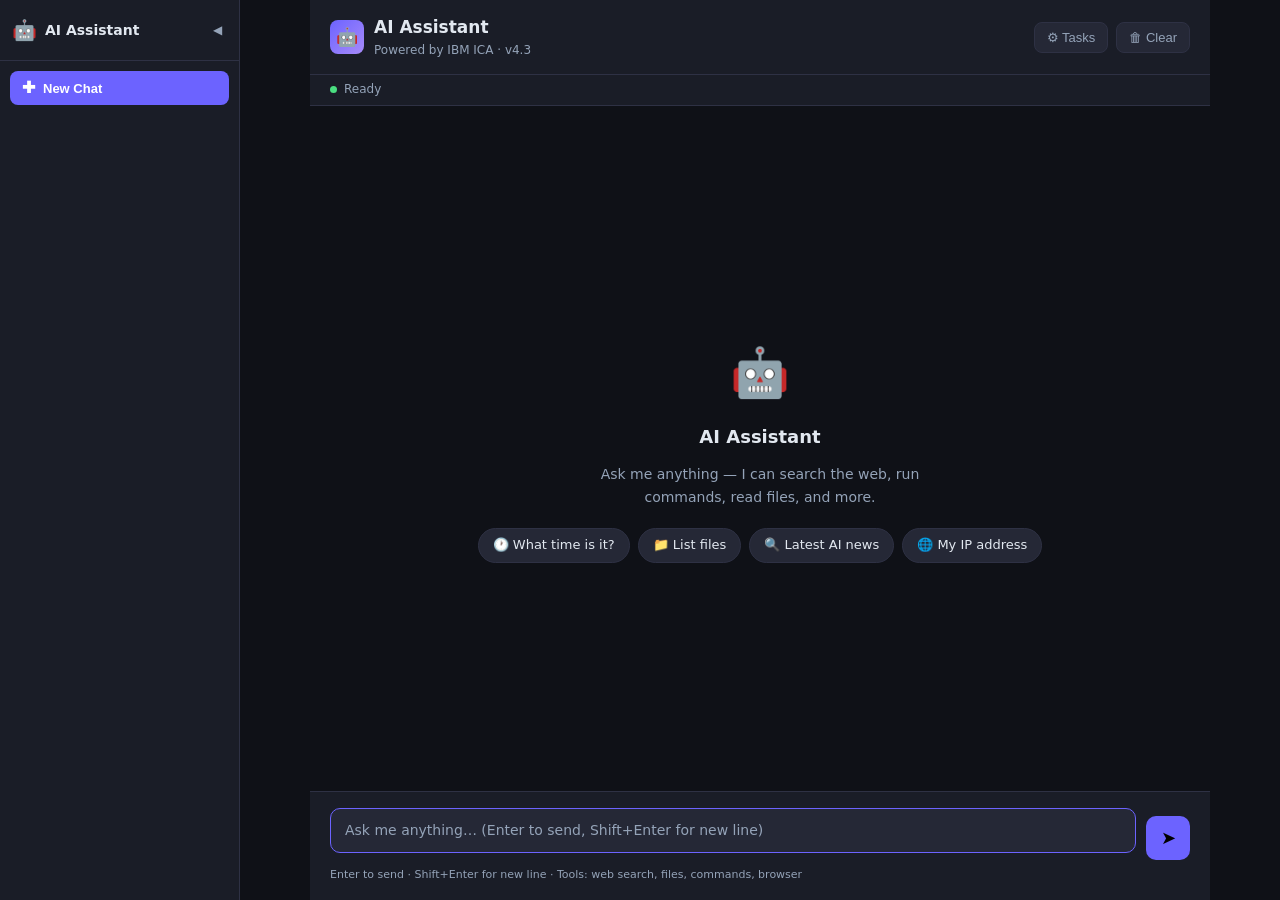
==== static/index.html @ 86c5d962 "Introduce multi-session chat support with sidebar navigation, chat renaming, and streamlined session" ====
<!DOCTYPE html>
<html lang="en">
<head>
<meta charset="UTF-8"/>
<meta name="viewport" content="width=device-width,initial-scale=1.0"/>
<title>AI Assistant</title>
<link rel="stylesheet" href="/static/style.css"/>
</head>
<body>
<div class="layout">

  <!-- ── Sidebar ─────────────────────────────────────────────── -->
  <aside class="sidebar" id="sidebar">
    <div class="sidebar-header">
      <div class="sidebar-logo">🤖</div>
      <span class="sidebar-title">AI Assistant</span>
      <button class="sidebar-toggle" id="sidebar-toggle" title="Collapse sidebar">◀</button>
    </div>

    <button class="new-chat-btn" id="new-chat-btn" onclick="newChat()">
      <span class="new-chat-icon">✚</span>
      <span class="new-chat-label">New Chat</span>
    </button>

    <div class="sessions-list" id="sessions-list">
      <!-- populated by JS -->
    </div>
  </aside>

  <!-- ── Main area ───────────────────────────────────────────── -->
  <div class="app" id="app">

    <header>
      <div class="header-left">
        <button class="sidebar-open-btn" id="sidebar-open-btn" onclick="openSidebar()" title="Open sidebar" style="display:none">☰</button>
        <div class="logo">🤖</div>
        <div>
          <div class="title" id="chat-title">AI Assistant</div>
          <div class="subtitle">Powered by IBM ICA · v4.3</div>
        </div>
      </div>
      <div class="header-right">
        <button class="btn-icon tasks-btn" id="tasks-btn" onclick="openTasksPanel()" title="Background tasks">
          ⚙ Tasks
          <span class="badge" id="tasks-badge"></span>
        </button>
        <button class="btn-icon" onclick="clearChat()" title="Clear conversation">
          🗑 Clear
        </button>
      </div>
    </header>

    <div class="status-bar">
      <div class="status-dot" id="status-dot"></div>
      <span id="status-text">Initialising…</span>
    </div>

    <div class="messages" id="messages">
      <div class="empty-state" id="empty-state">
        <div class="empty-icon">🤖</div>
        <div class="empty-title">AI Assistant</div>
        <div class="empty-subtitle">Ask me anything — I can search the web, run commands, read files, and more.</div>
        <div class="suggestions">
          <span class="suggestion-chip" onclick="useSuggestion('What time is it?')">🕐 What time is it?</span>
          <span class="suggestion-chip" onclick="useSuggestion('List files in current directory')">📁 List files</span>
          <span class="suggestion-chip" onclick="useSuggestion('Search for latest AI news')">🔍 Latest AI news</span>
          <span class="suggestion-chip" onclick="useSuggestion('What is my IP address?')">🌐 My IP address</span>
        </div>
      </div>
    </div>

    <div class="input-area">
      <div class="input-row">
        <div class="input-wrap">
          <textarea
            id="user-input"
            placeholder="Ask me anything… (Enter to send, Shift+Enter for new line)"
            rows="1"
          ></textarea>
        </div>
        <button class="send-btn" id="send-btn" title="Send">➤</button>
      </div>
      <div class="input-hint">Enter to send · Shift+Enter for new line · Tools: web search, files, commands, browser</div>
    </div>

  </div><!-- /.app -->
</div><!-- /.layout -->

<!-- Toast -->
<div class="toast" id="toast"></div>

<!-- Background Tasks overlay + panel -->
<div class="tasks-overlay" id="tasks-overlay" onclick="closeTasksPanel()"></div>
<div class="tasks-panel" id="tasks-panel">
  <div class="resize-handle resize-n"  data-dir="n"></div>
  <div class="resize-handle resize-s"  data-dir="s"></div>
  <div class="resize-handle resize-e"  data-dir="e"></div>
  <div class="resize-handle resize-w"  data-dir="w"></div>
  <div class="resize-handle resize-ne" data-dir="ne"></div>
  <div class="resize-handle resize-nw" data-dir="nw"></div>
  <div class="resize-handle resize-se" data-dir="se"></div>
  <div class="resize-handle resize-sw" data-dir="sw"></div>
  <div class="tasks-panel-header">
    <div class="tasks-panel-title">
      ⚙ Background Tasks
      <span class="tasks-badge" id="tasks-count">0</span>
    </div>
    <button class="tasks-close" onclick="closeTasksPanel()">✕</button>
  </div>
  <div class="tasks-list" id="tasks-list">
    <div class="tasks-empty" id="tasks-empty">No background tasks running</div>
  </div>
</div>

<!-- Session rename modal -->
<div class="modal-overlay" id="rename-overlay" onclick="closeRenameModal()"></div>
<div class="modal" id="rename-modal">
  <div class="modal-title">Rename Chat</div>
  <input class="modal-input" id="rename-input" type="text" placeholder="Chat title…" maxlength="80"/>
  <div class="modal-btns">
    <button class="modal-btn cancel" onclick="closeRenameModal()">Cancel</button>
    <button class="modal-btn confirm" onclick="confirmRename()">Rename</button>
  </div>
</div>

<script src="/static/app.js"></script>
</body>
</html>
---- static/style.css ----
*,*::before,*::after{box-sizing:border-box;margin:0;padding:0}
:root{
  --bg:#0f1117;--surface:#1a1d27;--surface2:#252836;--border:#2e3144;
  --accent:#6c63ff;--accent2:#a78bfa;--green:#4ade80;--yellow:#fbbf24;
  --red:#f87171;--cyan:#22d3ee;--text:#e2e8f0;--muted:#94a3b8;
  --user-bg:#2d2f4a;--ai-bg:#1e2130;--radius:12px;
  --font:system-ui,-apple-system,sans-serif;
  --mono:'Fira Code','Courier New',monospace;
}
html,body{height:100%;background:var(--bg);color:var(--text);font-family:var(--font);font-size:15px;line-height:1.6}
.app{display:flex;flex-direction:column;height:100vh;max-width:900px;margin:0 auto}
header{display:flex;align-items:center;justify-content:space-between;padding:14px 20px;border-bottom:1px solid var(--border);background:var(--surface);flex-shrink:0}
.header-left{display:flex;align-items:center;gap:10px}
.logo{width:34px;height:34px;background:linear-gradient(135deg,var(--accent),var(--accent2));border-radius:8px;display:flex;align-items:center;justify-content:center;font-size:18px}
.title{font-size:17px;font-weight:600}
.subtitle{font-size:12px;color:var(--muted)}
.header-right{display:flex;gap:8px}
.btn-icon{background:var(--surface2);border:1px solid var(--border);border-radius:8px;color:var(--muted);cursor:pointer;padding:7px 12px;font-size:13px;transition:all .15s;display:flex;align-items:center;gap:5px}
.btn-icon:hover{background:var(--border);color:var(--text)}
.status-bar{display:flex;align-items:center;gap:7px;padding:5px 20px;font-size:12px;color:var(--muted);border-bottom:1px solid var(--border);background:var(--surface);flex-shrink:0}
.status-dot{width:7px;height:7px;border-radius:50%;background:var(--green);animation:pulse 2s infinite}
.status-dot.thinking{background:var(--yellow)}
.status-dot.error{background:var(--red);animation:none}
@keyframes pulse{0%,100%{opacity:1}50%{opacity:.4}}
.messages{flex:1;overflow-y:auto;padding:24px 20px;display:flex;flex-direction:column;gap:18px;scroll-behavior:smooth}
.messages::-webkit-scrollbar{width:4px}
.messages::-webkit-scrollbar-thumb{background:var(--border);border-radius:2px}
.msg{display:flex;gap:12px;animation:fadeIn .18s ease}
.msg.user{flex-direction:row-reverse}
@keyframes fadeIn{from{opacity:0;transform:translateY(5px)}to{opacity:1;transform:translateY(0)}}
.avatar{width:34px;height:34px;border-radius:50%;flex-shrink:0;display:flex;align-items:center;justify-content:center;font-size:16px}
.msg.user .avatar{background:linear-gradient(135deg,#4f46e5,#7c3aed)}
.msg.ai .avatar{background:linear-gradient(135deg,var(--accent),#06b6d4)}
.bubble{max-width:76%;padding:12px 16px;border-radius:var(--radius);font-size:14.5px;line-height:1.65}
.msg.user .bubble{background:var(--user-bg);border:1px solid #3d3f6b;border-bottom-right-radius:3px}
.msg.ai .bubble{background:var(--ai-bg);border:1px solid var(--border);border-bottom-left-radius:3px}
/* Thinking / debug block */
.thinking-block{background:#0a0e1a;border:1px solid #2a3060;border-radius:8px;margin-bottom:10px;overflow:hidden;font-family:var(--mono);font-size:12px}
.thinking-header{display:flex;align-items:center;gap:8px;padding:7px 12px;cursor:pointer;user-select:none;background:#0d1230;color:var(--muted);transition:background .15s}
.thinking-header:hover{background:#131840}
.thinking-icon{font-size:14px}
.thinking-label{flex:1;font-weight:600;font-size:12px}
.thinking-toggle{font-size:11px;color:var(--muted)}
.thinking-body{display:none;max-height:400px;overflow-y:auto;padding:8px 0}
.thinking-body.open{display:block}
.thinking-line{padding:2px 12px;line-height:1.5;white-space:pre-wrap;word-break:break-all;border-bottom:1px solid #111827}
.thinking-line:last-child{border-bottom:none}
.thinking-line.tool-call{color:var(--yellow);background:#1a1500}
.thinking-line.tool-result{color:var(--cyan);background:#001a1a}
.thinking-line.log{color:#6b7280}
.thinking-line.error{color:var(--red)}
.thinking-spinner{display:inline-block;width:10px;height:10px;border:2px solid var(--accent);border-top-color:transparent;border-radius:50%;animation:spin .6s linear infinite;margin-right:4px;vertical-align:middle}
@keyframes spin{to{transform:rotate(360deg)}}
.bubble p{margin-bottom:8px}
.bubble p:last-child{margin-bottom:0}
.bubble h1,.bubble h2,.bubble h3{margin:10px 0 5px;font-weight:600}
.bubble h1{font-size:1.2em}
.bubble h2{font-size:1.1em}
.bubble h3{font-size:1em}
.bubble ul,.bubble ol{padding-left:20px;margin-bottom:8px}
.bubble li{margin-bottom:3px}
.bubble code{font-family:var(--mono);font-size:13px;background:#0d1117;border:1px solid var(--border);padding:1px 5px;border-radius:4px;color:var(--cyan)}
.bubble pre{background:#0d1117;border:1px solid var(--border);border-radius:8px;padding:12px 14px;overflow-x:auto;margin:8px 0}
.bubble pre code{border:none;background:none;padding:0;font-size:13px;color:#c9d1d9;white-space:pre}
.bubble strong{font-weight:600;color:#f1f5f9}
.bubble em{font-style:italic;color:var(--accent2)}
.bubble blockquote{border-left:3px solid var(--accent);padding-left:12px;margin:8px 0;color:var(--muted)}
.bubble a{color:var(--accent2);text-decoration:none}
.bubble a:hover{text-decoration:underline}
.tool-card{background:#0d1117;border:1px solid var(--border);border-radius:8px;padding:8px 12px;margin:6px 0}
.tool-header{display:flex;align-items:center;gap:6px;font-family:var(--mono);font-size:13px}
.tool-name{color:var(--yellow);font-weight:600}
.tool-badge{background:#1a2a1a;border:1px solid #2d4a2d;color:var(--green);padding:1px 7px;border-radius:20px;font-size:11px}
.tool-args{color:var(--muted);font-size:12px;margin-top:3px;font-family:var(--mono);word-break:break-all}
.tool-result-text{color:var(--cyan);font-size:12px;margin-top:5px;font-family:var(--mono);word-break:break-all;white-space:pre-wrap;max-height:120px;overflow-y:auto}
.cursor{display:inline-block;width:2px;height:1em;background:var(--accent2);margin-left:2px;vertical-align:text-bottom;animation:blink .8s infinite}
@keyframes blink{0%,100%{opacity:1}50%{opacity:0}}
/* Input area */
.input-area{padding:16px 20px;border-top:1px solid var(--border);background:var(--surface);flex-shrink:0}
.input-row{display:flex;gap:10px;align-items:flex-end}
.input-wrap{flex:1;position:relative}
textarea{width:100%;background:var(--surface2);border:1px solid var(--border);border-radius:10px;color:var(--text);font-family:var(--font);font-size:14px;line-height:1.5;padding:11px 14px;resize:none;outline:none;transition:border .15s;min-height:44px;max-height:160px;overflow-y:auto}
textarea:focus{border-color:var(--accent)}
textarea::placeholder{color:var(--muted)}
.send-btn{width:44px;height:44px;background:var(--accent);border:none;border-radius:10px;cursor:pointer;display:flex;align-items:center;justify-content:center;flex-shrink:0;transition:all .15s;font-size:18px}
.send-btn:hover{background:var(--accent2);transform:scale(1.05)}
.send-btn:disabled{opacity:.4;cursor:not-allowed;transform:none}
.input-hint{font-size:11px;color:var(--muted);margin-top:6px}
/* Empty state */
.empty-state{flex:1;display:flex;flex-direction:column;align-items:center;justify-content:center;gap:12px;color:var(--muted);padding:40px}
.empty-icon{font-size:48px}
.empty-title{font-size:18px;font-weight:600;color:var(--text)}
.empty-subtitle{font-size:14px;text-align:center;max-width:360px}
.suggestions{display:flex;flex-wrap:wrap;gap:8px;justify-content:center;margin-top:8px}
.suggestion-chip{background:var(--surface2);border:1px solid var(--border);border-radius:20px;padding:6px 14px;font-size:13px;cursor:pointer;transition:all .15s;color:var(--text)}
.suggestion-chip:hover{border-color:var(--accent);color:var(--accent2)}
/* Notification toast */
.toast{position:fixed;bottom:24px;right:24px;background:var(--surface2);border:1px solid var(--border);border-radius:8px;padding:10px 16px;font-size:13px;z-index:100;opacity:0;transform:translateY(8px);transition:all .2s;pointer-events:none}
.toast.show{opacity:1;transform:translateY(0)}

/* ── Background Tasks Panel (draggable floating window) ───────────── */
.tasks-overlay{display:none}
.tasks-panel{
  position:fixed;top:60px;right:24px;
  width:440px;min-width:280px;
  height:500px;min-height:200px;
  background:var(--surface);border:1px solid var(--border);
  border-radius:10px;box-shadow:0 8px 32px rgba(0,0,0,.5);
  display:none;flex-direction:column;z-index:300;
  overflow:visible;
}
.tasks-panel .tasks-panel-header,.tasks-panel .tasks-list{overflow:hidden;}
.tasks-panel .tasks-list{overflow-y:auto;border-radius:0 0 10px 10px;}
/* Resize handles */
.resize-handle{position:absolute;z-index:10}
.resize-n {top:-4px;   left:8px;    right:8px;  height:8px; cursor:n-resize}
.resize-s {bottom:-4px;left:8px;    right:8px;  height:8px; cursor:s-resize}
.resize-e {right:-4px; top:8px;     bottom:8px; width:8px;  cursor:e-resize}
.resize-w {left:-4px;  top:8px;     bottom:8px; width:8px;  cursor:w-resize}
.resize-ne{top:-4px;   right:-4px;  width:12px; height:12px;cursor:ne-resize}
.resize-nw{top:-4px;   left:-4px;   width:12px; height:12px;cursor:nw-resize}
.resize-se{bottom:-4px;right:-4px;  width:12px; height:12px;cursor:se-resize}
.resize-sw{bottom:-4px;left:-4px;   width:12px; height:12px;cursor:sw-resize}
.tasks-panel.open{display:flex}
/* Snap-to-edge states */
.tasks-panel.snap-left  {border-left:none;border-radius:0 10px 10px 0;box-shadow:4px 0 20px rgba(0,0,0,.5)}
.tasks-panel.snap-right {border-right:none;border-radius:10px 0 0 10px;box-shadow:-4px 0 20px rgba(0,0,0,.5)}
.tasks-panel.snap-top   {border-top:none;border-radius:0 0 10px 10px;box-shadow:0 4px 20px rgba(0,0,0,.5)}
.tasks-panel.snap-bottom{border-bottom:none;border-radius:10px 10px 0 0;box-shadow:0 -4px 20px rgba(0,0,0,.5)}
.tasks-panel-header{
  display:flex;align-items:center;justify-content:space-between;
  padding:10px 14px;border-bottom:1px solid var(--border);
  flex-shrink:0;cursor:grab;user-select:none;background:var(--surface2);
  border-radius:10px 10px 0 0;
}
.tasks-panel-header:active{cursor:grabbing}
.tasks-panel-title{font-size:14px;font-weight:600;display:flex;align-items:center;gap:8px}
.tasks-badge{background:var(--accent);color:#fff;border-radius:20px;padding:1px 8px;font-size:11px}
.tasks-close{background:none;border:none;color:var(--muted);cursor:pointer;font-size:18px;line-height:1;padding:2px 6px;border-radius:4px}
.tasks-close:hover{background:var(--border);color:var(--text)}
.tasks-list{flex:1;overflow-y:auto;padding:10px}
.task-item{background:var(--surface2);border:1px solid var(--border);border-radius:10px;margin-bottom:10px;overflow:hidden}
.task-item-header{display:flex;align-items:center;justify-content:space-between;padding:10px 14px;cursor:pointer;user-select:none}
.task-item-header:hover{background:var(--border)}
.task-name{font-weight:600;font-size:14px;display:flex;align-items:center;gap:7px}
.task-running-dot{width:8px;height:8px;border-radius:50%;background:var(--green);animation:pulse 2s infinite;flex-shrink:0}
.task-running-dot.stopped{background:var(--muted);animation:none}
.task-actions{display:flex;gap:6px;align-items:center}
.task-stop-btn{background:#3a1a1a;border:1px solid #6b2a2a;color:var(--red);border-radius:6px;padding:3px 10px;font-size:12px;cursor:pointer;transition:all .15s}
.task-stop-btn:hover{background:#5a2a2a}
.task-stop-btn:disabled{opacity:.4;cursor:not-allowed}
.task-clear-btn{background:#1a1a2a;border:1px solid #2a2a5a;color:var(--muted);border-radius:6px;padding:3px 10px;font-size:12px;cursor:pointer;transition:all .15s}
.task-clear-btn:hover{background:#2a2a4a;color:var(--text)}
.task-expand-btn{background:none;border:none;color:var(--muted);cursor:pointer;font-size:14px;padding:2px 5px}
/* Inline confirmation popover */
.task-confirm{display:none;position:absolute;right:0;top:calc(100% + 4px);background:var(--surface2);border:1px solid var(--border);border-radius:8px;padding:10px 12px;z-index:400;min-width:200px;box-shadow:0 4px 16px rgba(0,0,0,.4);pointer-events:none}
.task-confirm.show{display:block;pointer-events:all}
.task-confirm-title{font-size:12px;color:var(--muted);margin-bottom:8px}
.task-confirm-btns{display:flex;flex-direction:column;gap:5px}
.task-confirm-btn{border:none;border-radius:6px;padding:6px 10px;font-size:12px;cursor:pointer;text-align:left;transition:all .15s}
.task-confirm-btn.clear-only{background:#1a1a2a;color:var(--text)}
.task-confirm-btn.clear-only:hover{background:#2a2a4a}
.task-confirm-btn.stop-clear{background:#3a1a1a;color:var(--red)}
.task-confirm-btn.stop-clear:hover{background:#5a2a2a}
.task-confirm-btn.cancel{background:var(--surface);color:var(--muted)}
.task-confirm-btn.cancel:hover{background:var(--border)}
.task-actions{position:relative}
.task-log{display:none;border-top:1px solid var(--border);background:#0d1117;font-family:var(--mono);font-size:12px;color:#8b949e;flex-direction:column}
.task-log.expanded{display:flex}
.task-log-content{padding:10px 12px;white-space:pre-wrap;word-break:break-all;flex:1;overflow-y:auto;min-height:60px;height:200px;resize:vertical}
.task-log-resize{height:5px;cursor:ns-resize;background:var(--border);flex-shrink:0;opacity:.5;transition:opacity .15s}
.task-log-resize:hover{opacity:1}
.task-log-line{line-height:1.5}
.task-log-line.new{color:var(--cyan)}
.tasks-empty{text-align:center;color:var(--muted);padding:40px 20px;font-size:14px}

/* Tasks button in header */
.tasks-btn{position:relative}
.tasks-btn .badge{position:absolute;top:-4px;right:-4px;background:var(--red);color:#fff;border-radius:50%;width:16px;height:16px;font-size:10px;display:flex;align-items:center;justify-content:center;display:none}
.tasks-btn .badge.visible{display:flex}

/* ── Layout: sidebar + main ───────────────────────────────────────── */
.layout{display:flex;height:100vh;overflow:hidden}
.app{display:flex;flex-direction:column;flex:1;min-width:0;height:100vh}

/* ── Sidebar ──────────────────────────────────────────────────────── */
.sidebar{
  width:240px;min-width:240px;
  background:var(--surface);
  border-right:1px solid var(--border);
  display:flex;flex-direction:column;
  transition:width .2s,min-width .2s;
  overflow:hidden;flex-shrink:0;
}
.sidebar.collapsed{width:0;min-width:0;border-right:none}

.sidebar-header{
  display:flex;align-items:center;gap:8px;
  padding:14px 12px;border-bottom:1px solid var(--border);
  flex-shrink:0;
}
.sidebar-logo{font-size:20px;flex-shrink:0}
.sidebar-title{font-size:14px;font-weight:600;flex:1;white-space:nowrap;overflow:hidden}
.sidebar-toggle{
  background:none;border:none;color:var(--muted);
  cursor:pointer;padding:3px 5px;border-radius:4px;
  font-size:12px;flex-shrink:0;
}
.sidebar-toggle:hover{background:var(--border);color:var(--text)}

.new-chat-btn{
  display:flex;align-items:center;gap:8px;
  margin:10px 10px 6px;padding:9px 12px;
  background:var(--accent);border:none;border-radius:8px;
  color:#fff;font-size:13px;font-weight:600;cursor:pointer;
  transition:background .15s;white-space:nowrap;
}
.new-chat-btn:hover{background:var(--accent2)}
.new-chat-icon{font-size:16px;line-height:1}
.new-chat-label{flex:1;text-align:left}

.sessions-list{
  flex:1;overflow-y:auto;padding:4px 6px;
}
.sessions-list::-webkit-scrollbar{width:3px}
.sessions-list::-webkit-scrollbar-thumb{background:var(--border);border-radius:2px}
.sessions-empty{color:var(--muted);font-size:12px;text-align:center;padding:20px 10px}

.session-item{
  display:flex;align-items:center;gap:4px;
  padding:8px 8px;border-radius:7px;cursor:pointer;
  margin-bottom:2px;transition:background .12s;
}
.session-item:hover{background:var(--surface2)}
.session-item.active{background:var(--surface2);border:1px solid var(--border)}
.session-item:not(.active){border:1px solid transparent}

.session-label{
  flex:1;font-size:13px;color:var(--text);
  white-space:nowrap;overflow:hidden;text-overflow:ellipsis;
}
.session-item.active .session-label{color:#fff}

.session-actions{
  display:flex;gap:2px;flex-shrink:0;
  opacity:0;transition:opacity .12s;
}
.session-item:hover .session-actions{opacity:1}
.session-item.active .session-actions{opacity:1}

.session-action-btn{
  background:none;border:none;color:var(--muted);
  cursor:pointer;padding:2px 5px;border-radius:4px;
  font-size:12px;line-height:1;
}
.session-action-btn:hover{background:var(--border);color:var(--text)}
.session-action-btn.danger:hover{background:#3a1a1a;color:var(--red)}

/* sidebar-open button (shown when sidebar is collapsed) */
.sidebar-open-btn{
  background:none;border:none;color:var(--muted);
  cursor:pointer;padding:4px 8px;border-radius:6px;
  font-size:18px;display:flex;align-items:center;
}
.sidebar-open-btn:hover{background:var(--border);color:var(--text)}

/* ── Rename modal ─────────────────────────────────────────────────── */
.modal-overlay{
  display:none;position:fixed;inset:0;
  background:rgba(0,0,0,.55);z-index:500;
}
.modal{
  display:none;position:fixed;
  top:50%;left:50%;transform:translate(-50%,-50%);
  background:var(--surface);border:1px solid var(--border);
  border-radius:12px;padding:22px 24px;
  z-index:501;min-width:320px;max-width:420px;width:90%;
  box-shadow:0 12px 40px rgba(0,0,0,.6);
}
.modal-title{font-size:16px;font-weight:600;margin-bottom:14px}
.modal-input{
  width:100%;background:var(--surface2);border:1px solid var(--border);
  border-radius:8px;color:var(--text);font-size:14px;
  padding:9px 12px;outline:none;margin-bottom:14px;
}
.modal-input:focus{border-color:var(--accent)}
.modal-btns{display:flex;justify-content:flex-end;gap:8px}
.modal-btn{
  border:none;border-radius:7px;padding:7px 16px;
  font-size:13px;cursor:pointer;transition:all .15s;
}
.modal-btn.cancel{background:var(--surface2);color:var(--muted)}
.modal-btn.cancel:hover{background:var(--border);color:var(--text)}
.modal-btn.confirm{background:var(--accent);color:#fff}
.modal-btn.confirm:hover{background:var(--accent2)}
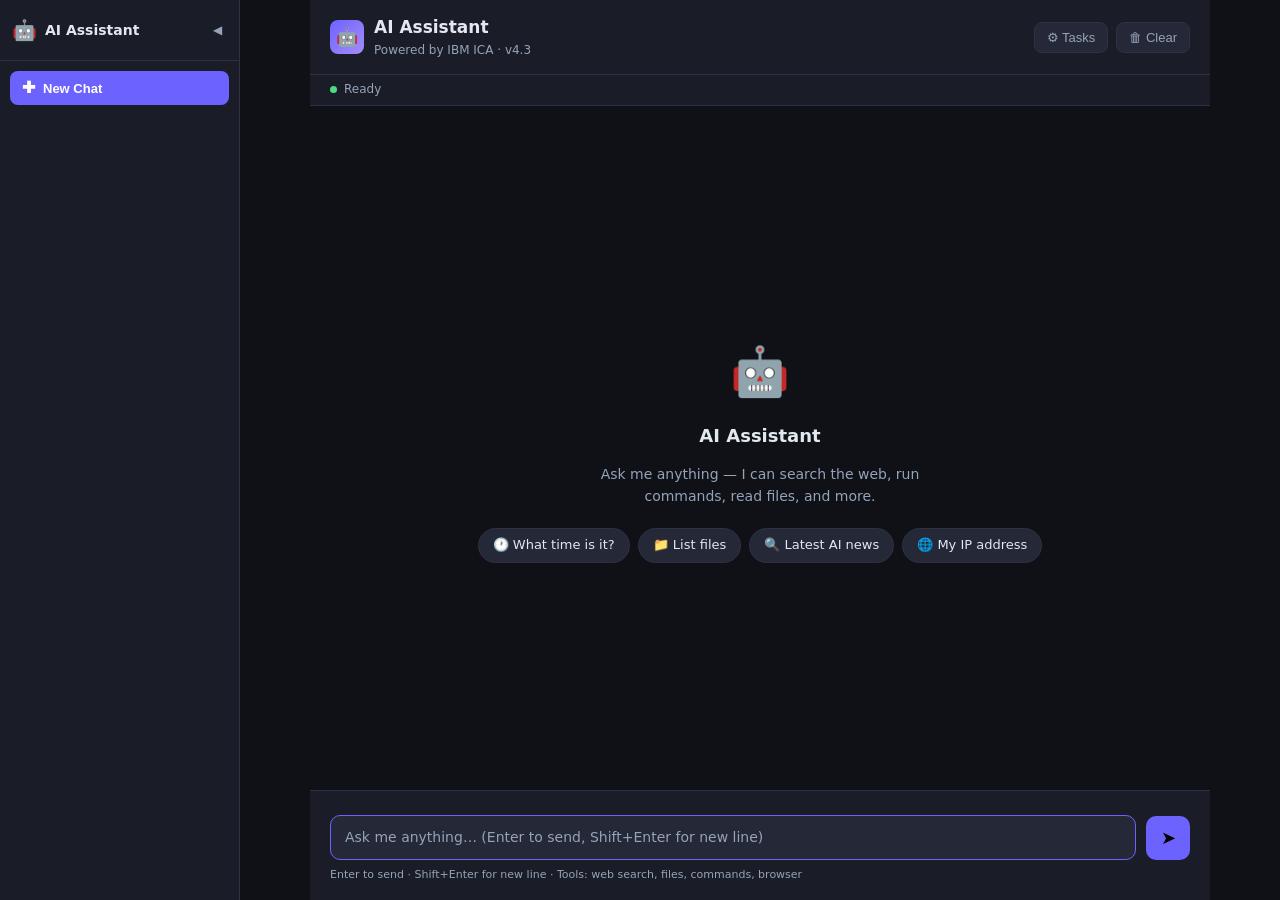
==== commit 00c0217e: "Enhance UI with inline title editing, drag-and-drop file attachment, mobile optimizations, code bloc" ====
--- a/static/index.html
+++ b/static/index.html
@@ -2,7 +2,7 @@
 <html lang="en">
 <head>
 <meta charset="UTF-8"/>
-<meta name="viewport" content="width=device-width,initial-scale=1.0"/>
+<meta name="viewport" content="width=device-width,initial-scale=1.0,viewport-fit=cover,interactive-widget=resizes-content"/>
 <title>AI Assistant</title>
 <link rel="stylesheet" href="/static/style.css"/>
 </head>
@@ -40,12 +40,15 @@
         </div>
       </div>
       <div class="header-right">
+        <button class="btn-icon stop-btn" id="stop-btn" onclick="stopAI()" title="Stop AI" style="display:none">
+          <span class="btn-label">⏹ Stop</span><span class="btn-icon-only">⏹</span>
+        </button>
         <button class="btn-icon tasks-btn" id="tasks-btn" onclick="openTasksPanel()" title="Background tasks">
-          ⚙ Tasks
+          <span class="btn-label">⚙ Tasks</span><span class="btn-icon-only">⚙</span>
           <span class="badge" id="tasks-badge"></span>
         </button>
         <button class="btn-icon" onclick="clearChat()" title="Clear conversation">
-          🗑 Clear
+          <span class="btn-label">🗑 Clear</span><span class="btn-icon-only">🗑</span>
         </button>
       </div>
     </header>
@@ -53,13 +56,14 @@
     <div class="status-bar">
       <div class="status-dot" id="status-dot"></div>
       <span id="status-text">Initialising…</span>
+      <span class="activity-text" id="activity-text"></span>
     </div>
 
     <div class="messages" id="messages">
       <div class="empty-state" id="empty-state">
         <div class="empty-icon">🤖</div>
         <div class="empty-title">AI Assistant</div>
-        <div class="empty-subtitle">Ask me anything — I can search the web, run commands, read files, and more.</div>
+        <div class="empty-subtitle"><span class="hint-full">Ask me anything — I can search the web, run commands, read files, and more.</span><span class="hint-short">Ask me anything</span></div>
         <div class="suggestions">
           <span class="suggestion-chip" onclick="useSuggestion('What time is it?')">🕐 What time is it?</span>
           <span class="suggestion-chip" onclick="useSuggestion('List files in current directory')">📁 List files</span>
@@ -70,6 +74,7 @@
     </div>
 
     <div class="input-area">
+      <div class="file-previews" id="file-previews"></div>
       <div class="input-row">
         <div class="input-wrap">
           <textarea
@@ -80,11 +85,18 @@
         </div>
         <button class="send-btn" id="send-btn" title="Send">➤</button>
       </div>
-      <div class="input-hint">Enter to send · Shift+Enter for new line · Tools: web search, files, commands, browser</div>
+      <div class="input-hint"><span class="hint-full">Enter to send · Shift+Enter for new line · Tools: web search, files, commands, browser</span><span class="hint-short">Enter to send · Shift+Enter new line</span></div>
     </div>
 
   </div><!-- /.app -->
 </div><!-- /.layout -->
+
+<!-- Drag-and-drop overlay (full-page) -->
+<div class="drop-overlay" id="drop-overlay">
+  <span style="font-size:48px">📂</span>
+  <span>Drop file to attach to chat</span>
+  <span style="font-size:13px;opacity:.7">Images, text, code, CSV, JSON…</span>
+</div>
 
 <!-- Toast -->
 <div class="toast" id="toast"></div>
@@ -105,7 +117,10 @@
       ⚙ Background Tasks
       <span class="tasks-badge" id="tasks-count">0</span>
     </div>
-    <button class="tasks-close" onclick="closeTasksPanel()">✕</button>
+    <div style="display:flex;gap:6px;align-items:center">
+      <button class="tasks-stop-all-btn" id="tasks-stop-all-btn" onclick="stopAllTasks()" title="Stop and clear all tasks">⏹ Stop All</button>
+      <button class="tasks-close" onclick="closeTasksPanel()">✕</button>
+    </div>
   </div>
   <div class="tasks-list" id="tasks-list">
     <div class="tasks-empty" id="tasks-empty">No background tasks running</div>
--- a/static/style.css
+++ b/static/style.css
@@ -12,12 +12,20 @@
 header{display:flex;align-items:center;justify-content:space-between;padding:14px 20px;border-bottom:1px solid var(--border);background:var(--surface);flex-shrink:0}
 .header-left{display:flex;align-items:center;gap:10px}
 .logo{width:34px;height:34px;background:linear-gradient(135deg,var(--accent),var(--accent2));border-radius:8px;display:flex;align-items:center;justify-content:center;font-size:18px}
-.title{font-size:17px;font-weight:600}
+.title{font-size:17px;font-weight:600;cursor:text;min-width:60px}
+.title:hover{color:var(--accent2)}
+/* Inline title editing */
+.title-edit-input{font-size:17px;font-weight:600;font-family:var(--font);background:var(--surface2);border:1px solid var(--accent);border-radius:6px;color:var(--text);padding:2px 8px;outline:none;width:220px;max-width:50vw}
 .subtitle{font-size:12px;color:var(--muted)}
-.header-right{display:flex;gap:8px}
+.header-right{display:flex;gap:8px;align-items:center}
 .btn-icon{background:var(--surface2);border:1px solid var(--border);border-radius:8px;color:var(--muted);cursor:pointer;padding:7px 12px;font-size:13px;transition:all .15s;display:flex;align-items:center;gap:5px}
 .btn-icon:hover{background:var(--border);color:var(--text)}
-.status-bar{display:flex;align-items:center;gap:7px;padding:5px 20px;font-size:12px;color:var(--muted);border-bottom:1px solid var(--border);background:var(--surface);flex-shrink:0}
+/* Stop button – highlighted in red when visible */
+.stop-btn{background:#3a1a1a!important;border-color:#6b2a2a!important;color:var(--red)!important;font-weight:600;animation:stopPulse 1.5s ease-in-out infinite}
+.stop-btn:hover{background:#5a2a2a!important;color:#fca5a5!important}
+@keyframes stopPulse{0%,100%{box-shadow:0 0 0 0 rgba(248,113,113,.4)}50%{box-shadow:0 0 0 4px rgba(248,113,113,0)}}
+.status-bar{display:flex;align-items:center;gap:7px;padding:5px 20px;font-size:12px;color:var(--muted);border-bottom:1px solid var(--border);background:var(--surface);flex-shrink:0;overflow:hidden}
+.activity-text{flex:1;font-size:12px;color:var(--yellow);overflow:hidden;text-overflow:ellipsis;white-space:nowrap;font-family:var(--mono);opacity:.9}
 .status-dot{width:7px;height:7px;border-radius:50%;background:var(--green);animation:pulse 2s infinite}
 .status-dot.thinking{background:var(--yellow)}
 .status-dot.error{background:var(--red);animation:none}
@@ -32,6 +40,9 @@
 .msg.user .avatar{background:linear-gradient(135deg,#4f46e5,#7c3aed)}
 .msg.ai .avatar{background:linear-gradient(135deg,var(--accent),#06b6d4)}
 .bubble{max-width:76%;padding:12px 16px;border-radius:var(--radius);font-size:14.5px;line-height:1.65}
+.msg-ts{font-size:10px;color:var(--muted);margin-top:4px;opacity:.6;white-space:nowrap}
+.msg.user .msg-ts{text-align:right}
+.msg.ai .msg-ts{text-align:left}
 .msg.user .bubble{background:var(--user-bg);border:1px solid #3d3f6b;border-bottom-right-radius:3px}
 .msg.ai .bubble{background:var(--ai-bg);border:1px solid var(--border);border-bottom-left-radius:3px}
 /* Thinking / debug block */
@@ -60,8 +71,20 @@
 .bubble ul,.bubble ol{padding-left:20px;margin-bottom:8px}
 .bubble li{margin-bottom:3px}
 .bubble code{font-family:var(--mono);font-size:13px;background:#0d1117;border:1px solid var(--border);padding:1px 5px;border-radius:4px;color:var(--cyan)}
-.bubble pre{background:#0d1117;border:1px solid var(--border);border-radius:8px;padding:12px 14px;overflow-x:auto;margin:8px 0}
+.bubble pre{background:#0d1117;border:1px solid var(--border);border-radius:8px;padding:12px 14px;overflow-x:auto;margin:8px 0;position:relative}
 .bubble pre code{border:none;background:none;padding:0;font-size:13px;color:#c9d1d9;white-space:pre}
+/* Copy button on code blocks */
+.copy-btn{
+  position:absolute;top:6px;right:6px;
+  background:var(--surface2);border:1px solid var(--border);
+  border-radius:5px;color:var(--muted);cursor:pointer;
+  padding:3px 8px;font-size:11px;line-height:1.4;
+  opacity:0;transition:opacity .15s,background .15s;
+  font-family:var(--font);
+}
+.bubble pre:hover .copy-btn{opacity:1}
+.copy-btn:hover{background:var(--border);color:var(--text)}
+.copy-btn.copied{color:var(--green);border-color:var(--green);opacity:1}
 .bubble strong{font-weight:600;color:#f1f5f9}
 .bubble em{font-style:italic;color:var(--accent2)}
 .bubble blockquote{border-left:3px solid var(--accent);padding-left:12px;margin:8px 0;color:var(--muted)}
@@ -75,14 +98,44 @@
 .tool-result-text{color:var(--cyan);font-size:12px;margin-top:5px;font-family:var(--mono);word-break:break-all;white-space:pre-wrap;max-height:120px;overflow-y:auto}
 .cursor{display:inline-block;width:2px;height:1em;background:var(--accent2);margin-left:2px;vertical-align:text-bottom;animation:blink .8s infinite}
 @keyframes blink{0%,100%{opacity:1}50%{opacity:0}}
+/* ── Drag-and-drop overlay ─────────────────────────────────────────── */
+.drop-overlay{
+  display:none;position:fixed;inset:0;
+  background:rgba(108,99,255,.18);
+  border:3px dashed var(--accent);
+  border-radius:0;
+  z-index:1000;
+  pointer-events:none;
+  align-items:center;justify-content:center;
+  flex-direction:column;gap:12px;
+  color:var(--accent2);font-size:22px;font-weight:700;
+  backdrop-filter:blur(2px);
+}
+.drop-overlay.active{display:flex}
+
+/* ── File preview chips in input area ─────────────────────────────── */
+.file-previews{display:flex;flex-wrap:wrap;gap:6px;margin-bottom:8px}
+.file-chip{
+  display:flex;align-items:center;gap:6px;
+  background:var(--surface2);border:1px solid var(--accent);
+  border-radius:8px;padding:5px 10px;font-size:12px;
+  max-width:220px;
+}
+.file-chip-icon{font-size:16px;flex-shrink:0}
+.file-chip-name{flex:1;overflow:hidden;text-overflow:ellipsis;white-space:nowrap;color:var(--text)}
+.file-chip-size{color:var(--muted);font-size:11px;flex-shrink:0}
+.file-chip-remove{background:none;border:none;color:var(--muted);cursor:pointer;padding:0 2px;font-size:14px;line-height:1;flex-shrink:0}
+.file-chip-remove:hover{color:var(--red)}
+.file-chip.image-chip img{width:32px;height:32px;object-fit:cover;border-radius:4px;flex-shrink:0}
+
 /* Input area */
 .input-area{padding:16px 20px;border-top:1px solid var(--border);background:var(--surface);flex-shrink:0}
 .input-row{display:flex;gap:10px;align-items:flex-end}
 .input-wrap{flex:1;position:relative}
-textarea{width:100%;background:var(--surface2);border:1px solid var(--border);border-radius:10px;color:var(--text);font-family:var(--font);font-size:14px;line-height:1.5;padding:11px 14px;resize:none;outline:none;transition:border .15s;min-height:44px;max-height:160px;overflow-y:auto}
+textarea{width:100%;background:var(--surface2);border:1px solid var(--border);border-radius:10px;color:var(--text);font-family:var(--font);font-size:14px;line-height:1.5;padding:11px 14px;resize:none;outline:none;transition:border .15s;min-height:44px;max-height:160px;overflow-y:auto;vertical-align:bottom;box-sizing:border-box}
 textarea:focus{border-color:var(--accent)}
 textarea::placeholder{color:var(--muted)}
-.send-btn{width:44px;height:44px;background:var(--accent);border:none;border-radius:10px;cursor:pointer;display:flex;align-items:center;justify-content:center;flex-shrink:0;transition:all .15s;font-size:18px}
+.send-btn{width:44px;height:44px;background:var(--accent);border:none;border-radius:10px;cursor:pointer;display:flex;align-items:center;justify-content:center;flex-shrink:0;transition:all .15s;font-size:18px;align-self:flex-end}
 .send-btn:hover{background:var(--accent2);transform:scale(1.05)}
 .send-btn:disabled{opacity:.4;cursor:not-allowed;transform:none}
 .input-hint{font-size:11px;color:var(--muted);margin-top:6px}
@@ -138,6 +191,9 @@
 .tasks-badge{background:var(--accent);color:#fff;border-radius:20px;padding:1px 8px;font-size:11px}
 .tasks-close{background:none;border:none;color:var(--muted);cursor:pointer;font-size:18px;line-height:1;padding:2px 6px;border-radius:4px}
 .tasks-close:hover{background:var(--border);color:var(--text)}
+.tasks-stop-all-btn{background:#3a1a1a;border:1px solid #6b2a2a;color:var(--red);border-radius:6px;padding:4px 10px;font-size:12px;font-weight:600;cursor:pointer;transition:all .15s;white-space:nowrap}
+.tasks-stop-all-btn:hover{background:#5a2a2a;color:#fca5a5}
+.tasks-stop-all-btn:disabled{opacity:.4;cursor:not-allowed}
 .tasks-list{flex:1;overflow-y:auto;padding:10px}
 .task-item{background:var(--surface2);border:1px solid var(--border);border-radius:10px;margin-bottom:10px;overflow:hidden}
 .task-item-header{display:flex;align-items:center;justify-content:space-between;padding:10px 14px;cursor:pointer;user-select:none}
@@ -183,6 +239,134 @@
 .layout{display:flex;height:100vh;overflow:hidden}
 .app{display:flex;flex-direction:column;flex:1;min-width:0;height:100vh}
 
+/* ── Mobile / iPhone ──────────────────────────────────────────────── */
+/* iPhone 13 = 390×844 CSS px. Safe-area vars handle the notch/home-bar */
+@media (max-width:700px){
+
+  /* Layout root: use 100dvh so toolbar/address-bar don't clip content */
+  .layout,.app{height:100dvh;min-height:0}
+
+  /* Keep input area always visible when the keyboard opens.
+     sticky+bottom:0 anchors it to the visible viewport bottom.    */
+  .input-area{
+    flex-shrink:0!important;
+    position:sticky;bottom:0;
+    z-index:10;
+  }
+  /* Let messages area shrink to whatever space remains */
+  .messages{flex:1 1 0!important;min-height:60px}
+  /* 16px font prevents iOS from auto-zooming the textarea on focus */
+  textarea{font-size:16px!important}
+  /* Both elements vertically centered in the row */
+  .input-row{align-items:center!important}
+  /* Send button fixed height matching textarea min-height */
+  .input-wrap,.input-wrap textarea{display:block;height:auto}
+  .send-btn{
+    width:48px!important;
+    height:44px!important;
+    min-height:44px!important;
+    font-size:20px!important;
+    display:flex!important;
+    align-items:center!important;
+    justify-content:center!important;
+    align-self:auto!important;
+    flex-shrink:0!important;
+  }
+
+  /* Sidebar: always starts collapsed (hidden off-screen) */
+  .sidebar{width:0;min-width:0;border-right:none;transition:none}
+  .sidebar.collapsed{width:0;min-width:0}
+
+  /* When open on mobile: fixed overlay drawer */
+  .sidebar:not(.collapsed){
+    width:min(260px,80vw);min-width:0;
+    position:fixed;left:0;top:0;bottom:0;z-index:600;
+    box-shadow:4px 0 32px rgba(0,0,0,.8);
+    overflow-y:auto;
+  }
+
+  /* Semi-transparent backdrop behind the open drawer */
+  .sidebar:not(.collapsed)::after{
+    content:'';position:fixed;inset:0;
+    background:rgba(0,0,0,.45);z-index:-1;
+  }
+
+  /* Always show the ☰ open button on mobile */
+  .sidebar-open-btn{display:flex!important}
+
+  /* Header: tighter padding, respect notch */
+  header{
+    padding:10px 12px;
+    padding-left:max(12px,env(safe-area-inset-left));
+    padding-right:max(12px,env(safe-area-inset-right));
+    padding-top:max(10px,env(safe-area-inset-top));
+  }
+
+  /* Hide logo on very small headers to save space */
+  .logo{display:none}
+  .subtitle{display:none}
+
+  /* Header title smaller */
+  .title{font-size:15px}
+  .title-edit-input{width:160px;font-size:15px}
+
+  /* Header buttons: icon-only on mobile */
+  .btn-label{display:none}
+  .btn-icon-only{display:inline}
+  .btn-icon{padding:8px 10px;font-size:16px}
+
+  /* Status bar: compact */
+  .status-bar{
+    padding:4px max(12px,env(safe-area-inset-left));
+    font-size:11px;
+  }
+
+  /* Messages: tighter padding */
+  .messages{
+    padding:12px;
+    padding-left:max(12px,env(safe-area-inset-left));
+    padding-right:max(12px,env(safe-area-inset-right));
+    gap:12px;
+  }
+
+  /* Bubbles: wider on mobile */
+  .bubble{max-width:88%;padding:10px 12px;font-size:14px}
+
+  /* Input area: respect home-bar at the bottom */
+  .input-area{
+    padding:10px 12px;
+    padding-left:max(12px,env(safe-area-inset-left));
+    padding-right:max(12px,env(safe-area-inset-right));
+    padding-bottom:max(10px,env(safe-area-inset-bottom));
+  }
+  .input-hint .hint-full{display:none}
+  .input-hint .hint-short{display:inline}
+
+  /* Tasks panel: full-width on mobile */
+  .tasks-panel{
+    width:100vw!important;left:0!important;right:0!important;
+    top:auto!important;bottom:0!important;
+    height:60vh!important;min-height:200px;
+    border-radius:16px 16px 0 0;
+    padding-bottom:env(safe-area-inset-bottom);
+  }
+
+  /* Thinking block: smaller font */
+  .thinking-block{font-size:11px}
+
+  /* Suggestions: smaller chips */
+  .suggestion-chip{font-size:12px;padding:5px 11px}
+  .empty-icon{font-size:36px}
+  .empty-title{font-size:16px}
+}
+
+/* Desktop: always show full button labels, hide icon-only spans */
+@media (min-width:701px){
+  .btn-icon-only{display:none}
+  .hint-full{display:inline}
+  .hint-short{display:none}
+}
+
 /* ── Sidebar ──────────────────────────────────────────────────────── */
 .sidebar{
   width:240px;min-width:240px;
@@ -241,6 +425,7 @@
 }
 .session-item.active .session-label{color:#fff}
 
+.session-running-dot{display:inline-block;width:7px;height:7px;border-radius:50%;background:var(--yellow);animation:pulse 1.2s infinite;margin-right:5px;vertical-align:middle;flex-shrink:0}
 .session-actions{
   display:flex;gap:2px;flex-shrink:0;
   opacity:0;transition:opacity .12s;
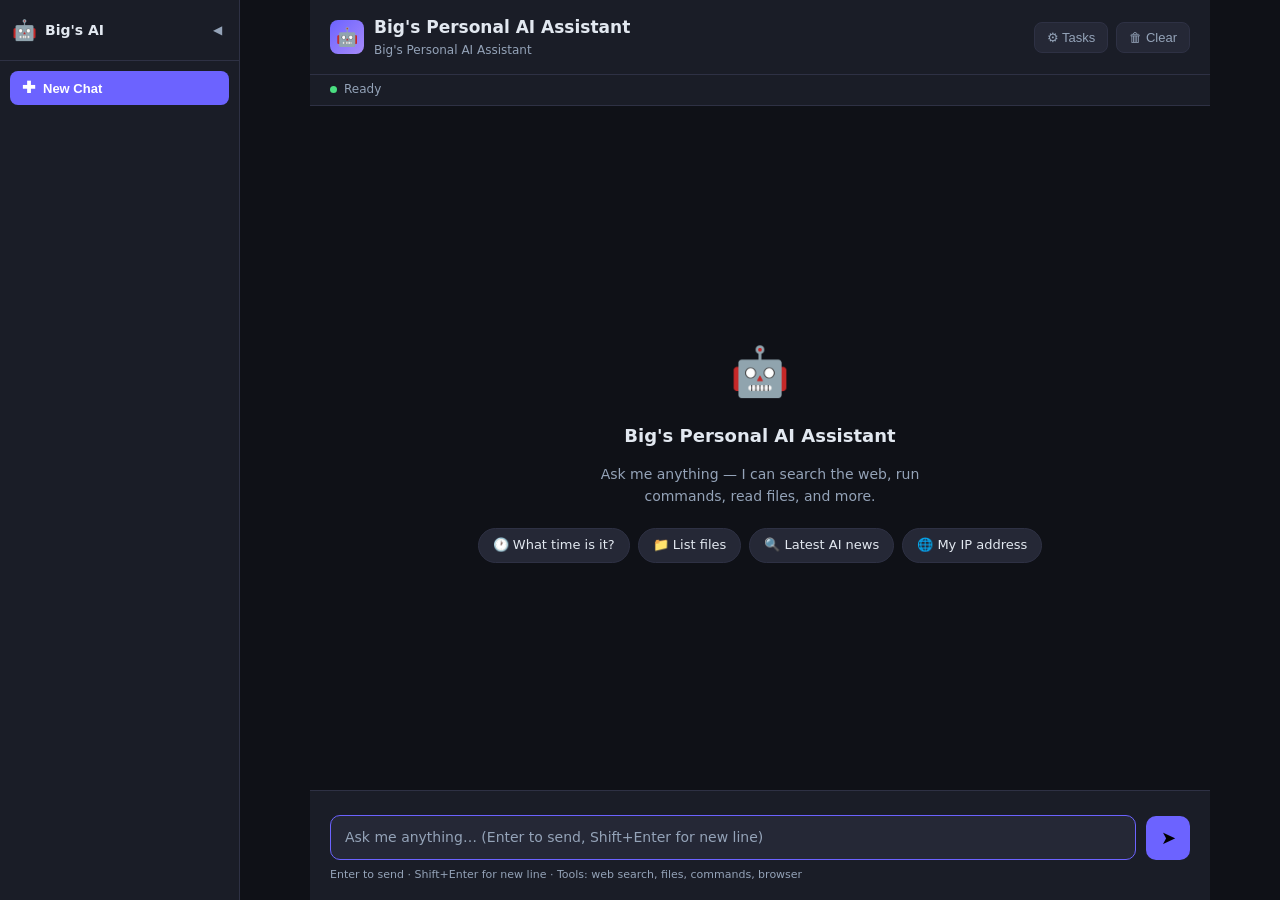
==== commit 1580c9f0: "Add session ID support for background tasks and update UI references to "Big's Personal AI Assistant" ====
--- a/static/index.html
+++ b/static/index.html
@@ -3,7 +3,7 @@
 <head>
 <meta charset="UTF-8"/>
 <meta name="viewport" content="width=device-width,initial-scale=1.0,viewport-fit=cover,interactive-widget=resizes-content"/>
-<title>AI Assistant</title>
+<title>Big's Personal AI Assistant</title>
 <link rel="stylesheet" href="/static/style.css"/>
 </head>
 <body>
@@ -13,7 +13,7 @@
   <aside class="sidebar" id="sidebar">
     <div class="sidebar-header">
       <div class="sidebar-logo">🤖</div>
-      <span class="sidebar-title">AI Assistant</span>
+      <span class="sidebar-title">Big's AI</span>
       <button class="sidebar-toggle" id="sidebar-toggle" title="Collapse sidebar">◀</button>
     </div>
 
@@ -35,8 +35,8 @@
         <button class="sidebar-open-btn" id="sidebar-open-btn" onclick="openSidebar()" title="Open sidebar" style="display:none">☰</button>
         <div class="logo">🤖</div>
         <div>
-          <div class="title" id="chat-title">AI Assistant</div>
-          <div class="subtitle">Powered by IBM ICA · v4.3</div>
+          <div class="title" id="chat-title">Big's Personal AI Assistant</div>
+          <div class="subtitle">Big's Personal AI Assistant</div>
         </div>
       </div>
       <div class="header-right">
@@ -62,7 +62,7 @@
     <div class="messages" id="messages">
       <div class="empty-state" id="empty-state">
         <div class="empty-icon">🤖</div>
-        <div class="empty-title">AI Assistant</div>
+        <div class="empty-title">Big's Personal AI Assistant</div>
         <div class="empty-subtitle"><span class="hint-full">Ask me anything — I can search the web, run commands, read files, and more.</span><span class="hint-short">Ask me anything</span></div>
         <div class="suggestions">
           <span class="suggestion-chip" onclick="useSuggestion('What time is it?')">🕐 What time is it?</span>
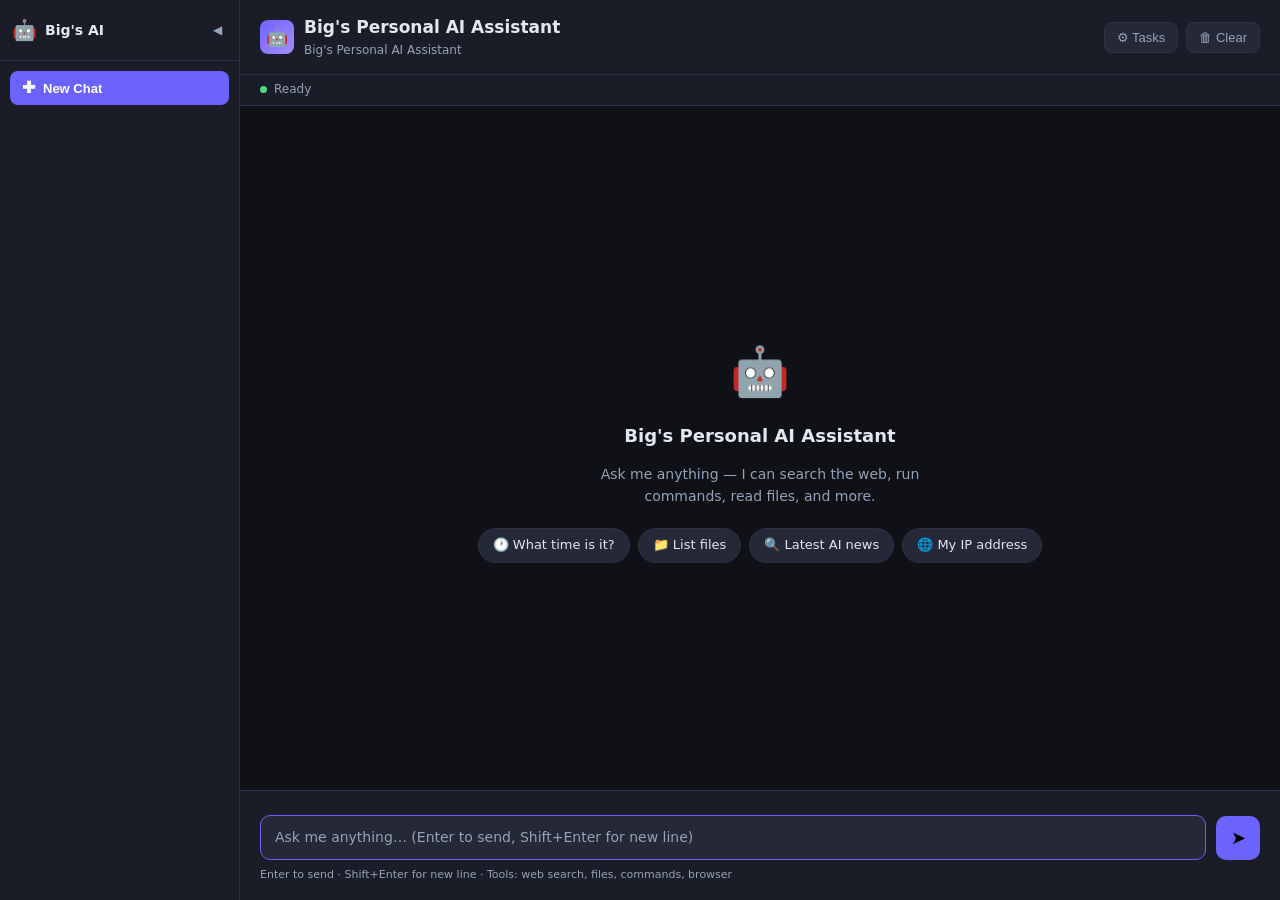
==== commit 7cc54b06: "Enhance session management with pinning, reordering, and improved UI handling for prioritizing impor" ====
--- a/static/index.html
+++ b/static/index.html
@@ -118,6 +118,7 @@
       <span class="tasks-badge" id="tasks-count">0</span>
     </div>
     <div style="display:flex;gap:6px;align-items:center">
+      <button class="tasks-collapse-btn" onclick="collapseAllLogs()" title="Collapse all logs">⊟ Collapse</button>
       <button class="tasks-stop-all-btn" id="tasks-stop-all-btn" onclick="stopAllTasks()" title="Stop and clear all tasks">⏹ Stop All</button>
       <button class="tasks-close" onclick="closeTasksPanel()">✕</button>
     </div>
--- a/static/style.css
+++ b/static/style.css
@@ -8,7 +8,7 @@
   --mono:'Fira Code','Courier New',monospace;
 }
 html,body{height:100%;background:var(--bg);color:var(--text);font-family:var(--font);font-size:15px;line-height:1.6}
-.app{display:flex;flex-direction:column;height:100vh;max-width:900px;margin:0 auto}
+.app{display:flex;flex-direction:column;height:100vh}
 header{display:flex;align-items:center;justify-content:space-between;padding:14px 20px;border-bottom:1px solid var(--border);background:var(--surface);flex-shrink:0}
 .header-left{display:flex;align-items:center;gap:10px}
 .logo{width:34px;height:34px;background:linear-gradient(135deg,var(--accent),var(--accent2));border-radius:8px;display:flex;align-items:center;justify-content:center;font-size:18px}
@@ -90,6 +90,11 @@
 .bubble blockquote{border-left:3px solid var(--accent);padding-left:12px;margin:8px 0;color:var(--muted)}
 .bubble a{color:var(--accent2);text-decoration:none}
 .bubble a:hover{text-decoration:underline}
+.bubble table{border-collapse:collapse;width:100%;margin:8px 0;font-size:13px}
+.bubble th,.bubble td{border:1px solid var(--border);padding:6px 10px;text-align:left}
+.bubble th{background:var(--surface2);font-weight:600;color:var(--text)}
+.bubble td{color:var(--muted)}
+.bubble tr:nth-child(even) td{background:rgba(255,255,255,.02)}
 .tool-card{background:#0d1117;border:1px solid var(--border);border-radius:8px;padding:8px 12px;margin:6px 0}
 .tool-header{display:flex;align-items:center;gap:6px;font-family:var(--mono);font-size:13px}
 .tool-name{color:var(--yellow);font-weight:600}
@@ -148,7 +153,7 @@
 .suggestion-chip{background:var(--surface2);border:1px solid var(--border);border-radius:20px;padding:6px 14px;font-size:13px;cursor:pointer;transition:all .15s;color:var(--text)}
 .suggestion-chip:hover{border-color:var(--accent);color:var(--accent2)}
 /* Notification toast */
-.toast{position:fixed;bottom:24px;right:24px;background:var(--surface2);border:1px solid var(--border);border-radius:8px;padding:10px 16px;font-size:13px;z-index:100;opacity:0;transform:translateY(8px);transition:all .2s;pointer-events:none}
+.toast{position:fixed;top:24px;right:24px;background:var(--surface2);border:1px solid var(--border);border-radius:8px;padding:10px 16px;font-size:13px;z-index:100;opacity:0;transform:translateY(-8px);transition:all .2s;pointer-events:none}
 .toast.show{opacity:1;transform:translateY(0)}
 
 /* ── Background Tasks Panel (draggable floating window) ───────────── */
@@ -191,6 +196,8 @@
 .tasks-badge{background:var(--accent);color:#fff;border-radius:20px;padding:1px 8px;font-size:11px}
 .tasks-close{background:none;border:none;color:var(--muted);cursor:pointer;font-size:18px;line-height:1;padding:2px 6px;border-radius:4px}
 .tasks-close:hover{background:var(--border);color:var(--text)}
+.tasks-collapse-btn{background:none;border:none;color:var(--muted);cursor:pointer;font-size:12px;padding:2px 8px;border-radius:4px;transition:color .15s,background .15s;white-space:nowrap}
+.tasks-collapse-btn:hover{background:var(--border);color:var(--text)}
 .tasks-stop-all-btn{background:#3a1a1a;border:1px solid #6b2a2a;color:var(--red);border-radius:6px;padding:4px 10px;font-size:12px;font-weight:600;cursor:pointer;transition:all .15s;white-space:nowrap}
 .tasks-stop-all-btn:hover{background:#5a2a2a;color:#fca5a5}
 .tasks-stop-all-btn:disabled{opacity:.4;cursor:not-allowed}
@@ -422,6 +429,7 @@
 .session-label{
   flex:1;font-size:13px;color:var(--text);
   white-space:nowrap;overflow:hidden;text-overflow:ellipsis;
+  text-decoration:none;display:block;
 }
 .session-item.active .session-label{color:#fff}
 
@@ -477,4 +485,64 @@
 .modal-btn.cancel{background:var(--surface2);color:var(--muted)}
 .modal-btn.cancel:hover{background:var(--border);color:var(--text)}
 .modal-btn.confirm{background:var(--accent);color:#fff}
-.modal-btn.confirm:hover{background:var(--accent2)}+.modal-btn.confirm:hover{background:var(--accent2)}
+
+/* ── Pinned sessions section ──────────────────────────────────────── */
+.sessions-section-header {
+  font-size: 11px;
+  font-weight: 700;
+  letter-spacing: .05em;
+  text-transform: uppercase;
+  color: var(--muted);
+  padding: 8px 8px 4px;
+  user-select: none;
+}
+
+.sessions-divider {
+  height: 1px;
+  background: var(--border);
+  margin: 6px 8px 6px;
+}
+
+.pinned-sessions-list {
+  display: flex;
+  flex-direction: column;
+}
+
+/* Pinned item accent — left border tint */
+.session-item.pinned {
+  border-left: 2px solid var(--accent) !important;
+}
+
+/* Pin button active state */
+.session-action-btn.pinned-active {
+  color: var(--accent2);
+}
+.session-action-btn.pinned-active:hover {
+  background: var(--border);
+  color: var(--accent2);
+}
+
+/* Drag-and-drop states for pinned reorder */
+.session-item[draggable="true"] {
+  cursor: grab;
+}
+.session-item[draggable="true"]:active {
+  cursor: grabbing;
+}
+.session-item.drag-ghost {
+  opacity: 0.4;
+}
+.session-item.drop-before{border-top:2px solid var(--accent)!important;margin-top:-1px}
+.session-item.drop-after {border-bottom:2px solid var(--accent)!important;margin-bottom:-1px}
+
+/* ── Background task notification levels ─────────────────────────── */
+.msg.notif-success .bubble{border-left:3px solid var(--green)}
+.msg.notif-warning .bubble{border-left:3px solid var(--yellow)}
+.msg.notif-alert   .bubble{border-left:3px solid var(--red);background:#1a0a0a}
+.msg.notif-info    .bubble{border-left:3px solid var(--accent)}
+/* Notification avatar colors — stand out from normal 🤖 AI messages */
+.msg.notif-success .avatar{background:linear-gradient(135deg,#166534,#16a34a)!important}
+.msg.notif-warning .avatar{background:linear-gradient(135deg,#92400e,#d97706)!important}
+.msg.notif-alert   .avatar{background:linear-gradient(135deg,#7f1d1d,#dc2626)!important}
+.msg.notif-info    .avatar{background:linear-gradient(135deg,#1e3a5f,#3b82f6)!important}
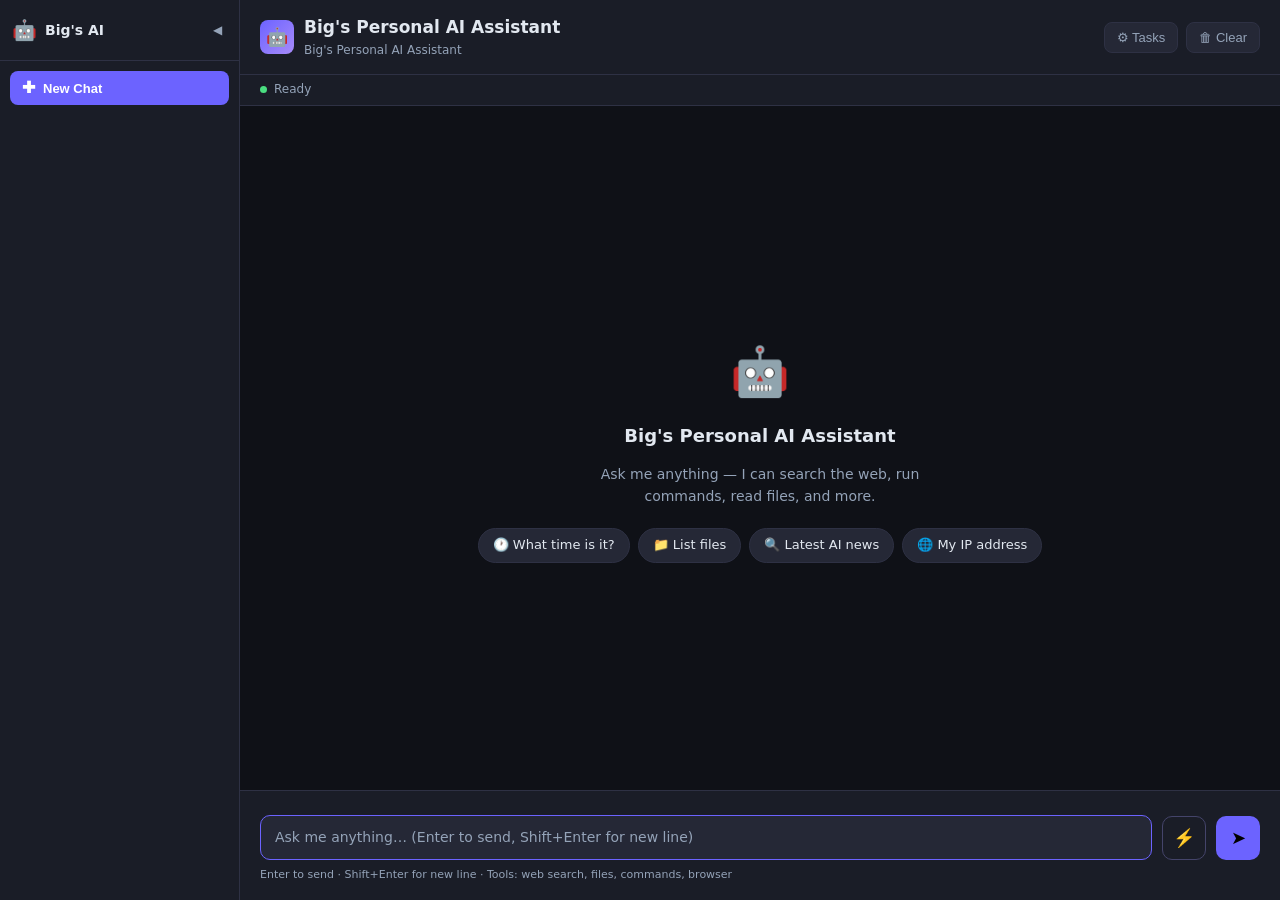
==== commit 32035c3c: "Enable agent task tracking, structured task execution, and auto-learned fact management." ====
--- a/static/index.html
+++ b/static/index.html
@@ -142,3 +142,4 @@
 <script src="/static/app.js"></script>
 </body>
 </html>
+
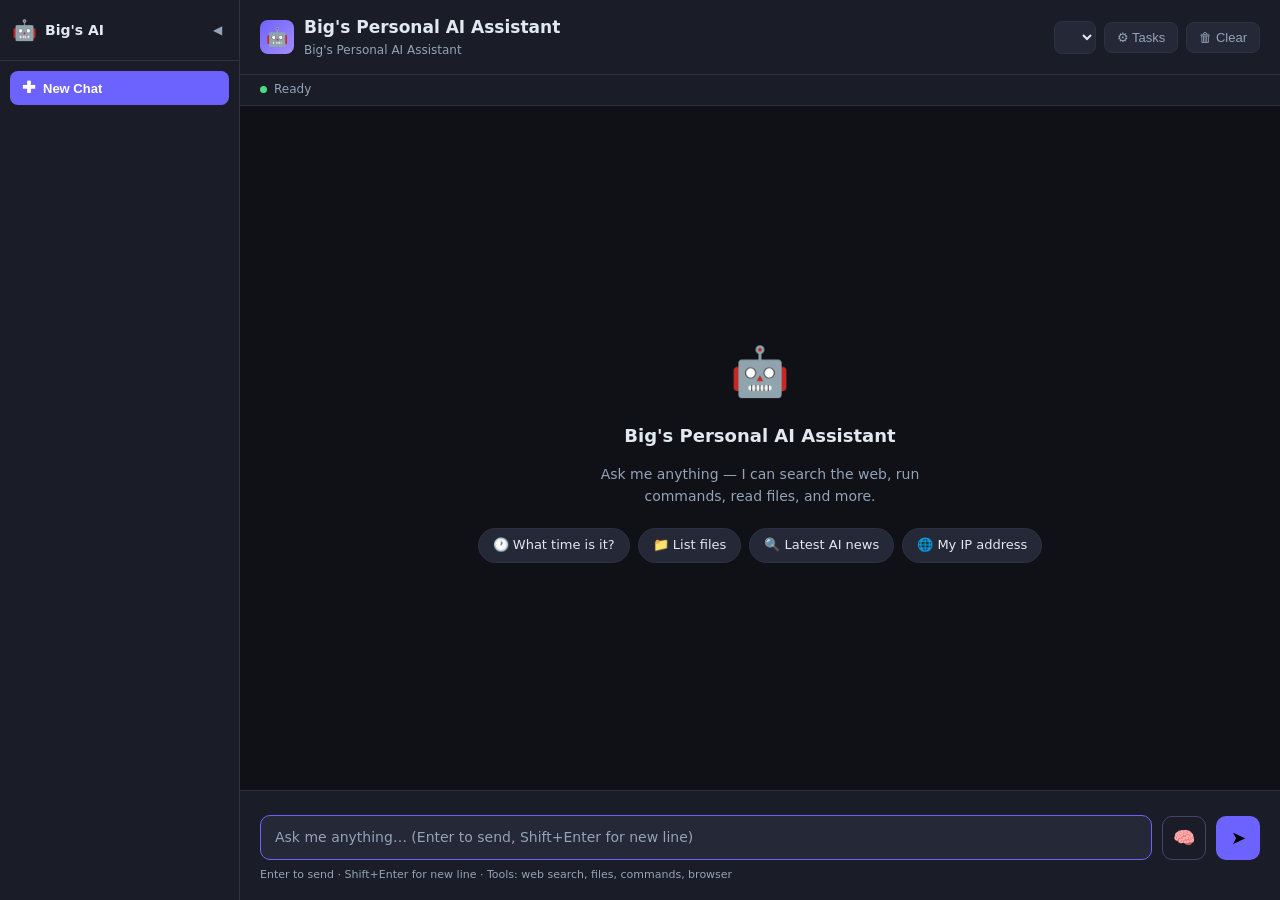
==== commit f144e2d5: "Add a curated model registry and Agent Skills subsystem with progressive disclosure - Implement Mode" ====
--- a/static/index.html
+++ b/static/index.html
@@ -40,6 +40,7 @@
         </div>
       </div>
       <div class="header-right">
+        <select class="model-select" id="model-picker" title="Model for this chat"></select>
         <button class="btn-icon stop-btn" id="stop-btn" onclick="stopAI()" title="Stop AI" style="display:none">
           <span class="btn-label">⏹ Stop</span><span class="btn-icon-only">⏹</span>
         </button>
--- a/static/style.css
+++ b/static/style.css
@@ -20,6 +20,11 @@
 .header-right{display:flex;gap:8px;align-items:center}
 .btn-icon{background:var(--surface2);border:1px solid var(--border);border-radius:8px;color:var(--muted);cursor:pointer;padding:7px 12px;font-size:13px;transition:all .15s;display:flex;align-items:center;gap:5px}
 .btn-icon:hover{background:var(--border);color:var(--text)}
+.model-select{background:var(--surface2);border:1px solid var(--border);border-radius:8px;color:var(--text);cursor:pointer;padding:7px 10px;font-size:13px;max-width:200px;transition:all .15s;font-family:var(--font)}
+.model-select:hover{border-color:var(--accent)}
+.model-select:focus{outline:none;border-color:var(--accent)}
+.model-badge{font-size:11px;color:var(--muted);margin-top:3px;opacity:.85;display:inline-flex;align-items:center;gap:4px}
+.model-switch-note{text-align:center;color:var(--muted);font-size:12px;margin:10px auto;opacity:.85;padding:4px 12px;border:1px dashed var(--border);border-radius:999px;width:fit-content;max-width:90%}
 /* Stop button – highlighted in red when visible */
 .stop-btn{background:#3a1a1a!important;border-color:#6b2a2a!important;color:var(--red)!important;font-weight:600;animation:stopPulse 1.5s ease-in-out infinite}
 .stop-btn:hover{background:#5a2a2a!important;color:#fca5a5!important}
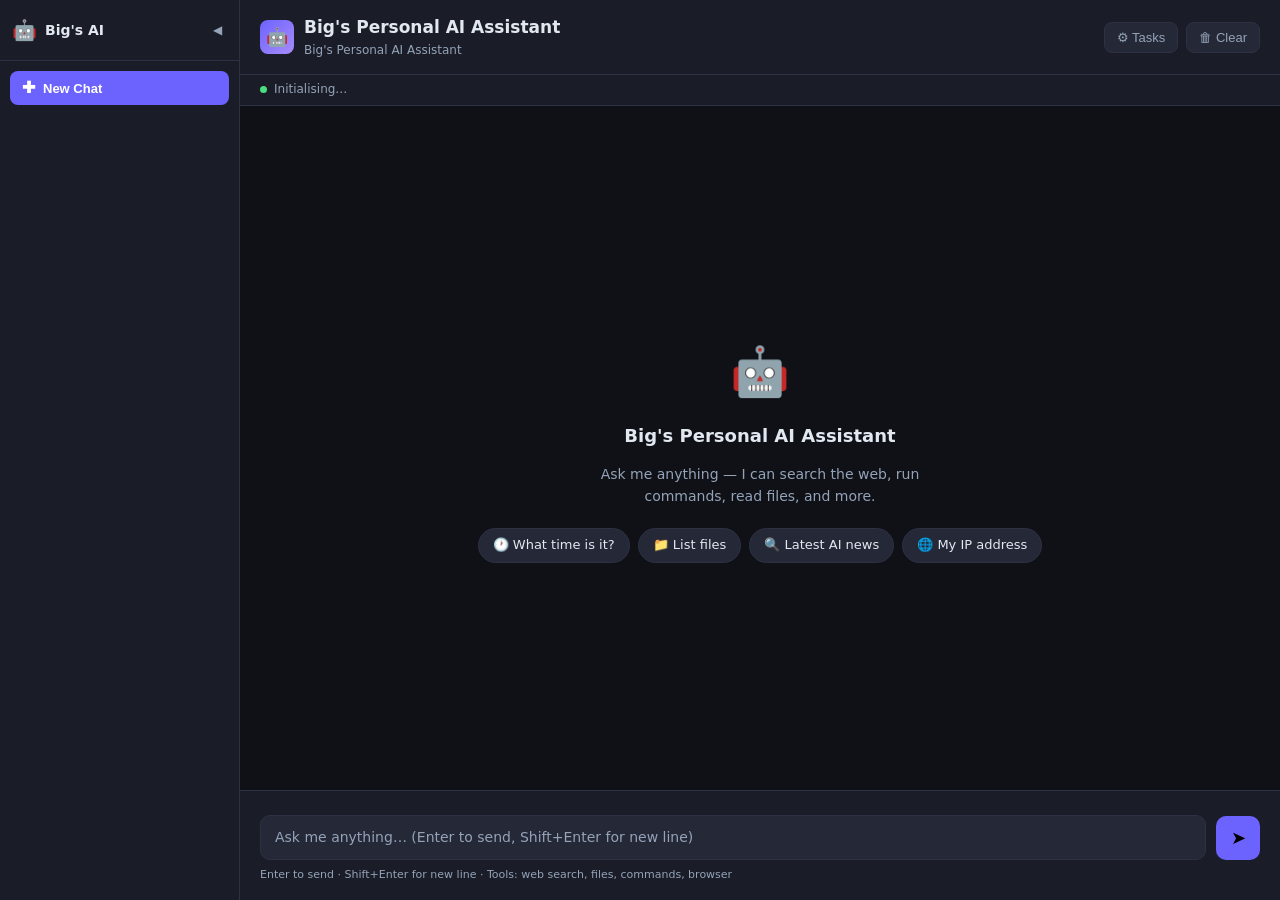
==== commit a231926a: "Remove telemetry stack, refactor docker-compose for local setup, and simplify frontend. - Remove Gra" ====
--- a/static/index.html
+++ b/static/index.html
@@ -5,6 +5,32 @@
 <meta name="viewport" content="width=device-width,initial-scale=1.0,viewport-fit=cover,interactive-widget=resizes-content"/>
 <title>Big's Personal AI Assistant</title>
 <link rel="stylesheet" href="/static/style.css"/>
+<style>
+/* ── Skill badge ─────────── */
+.skill-badge {
+  font-size: 11px;
+  font-weight: 600;
+  color: #7ec8e3;
+  margin-top: 3px;
+  padding: 1px 0;
+  display: flex;
+  align-items: center;
+  gap: 4px;
+  animation: skillFadeIn 0.3s ease;
+}
+.skill-badge-name {
+  background: linear-gradient(135deg,#1e3a5f,#2d1b69);
+  border: 1px solid #4a90d9;
+  color: #a8d8ea;
+  font-weight: 700;
+  padding: 1px 8px;
+  border-radius: 10px;
+}
+@keyframes skillFadeIn {
+  from{opacity:0;transform:translateY(-2px)}
+  to{opacity:1;transform:translateY(0)}
+}
+</style>
 </head>
 <body>
 <div class="layout">
@@ -40,7 +66,6 @@
         </div>
       </div>
       <div class="header-right">
-        <select class="model-select" id="model-picker" title="Model for this chat"></select>
         <button class="btn-icon stop-btn" id="stop-btn" onclick="stopAI()" title="Stop AI" style="display:none">
           <span class="btn-label">⏹ Stop</span><span class="btn-icon-only">⏹</span>
         </button>
@@ -143,4 +168,3 @@
 <script src="/static/app.js"></script>
 </body>
 </html>
-
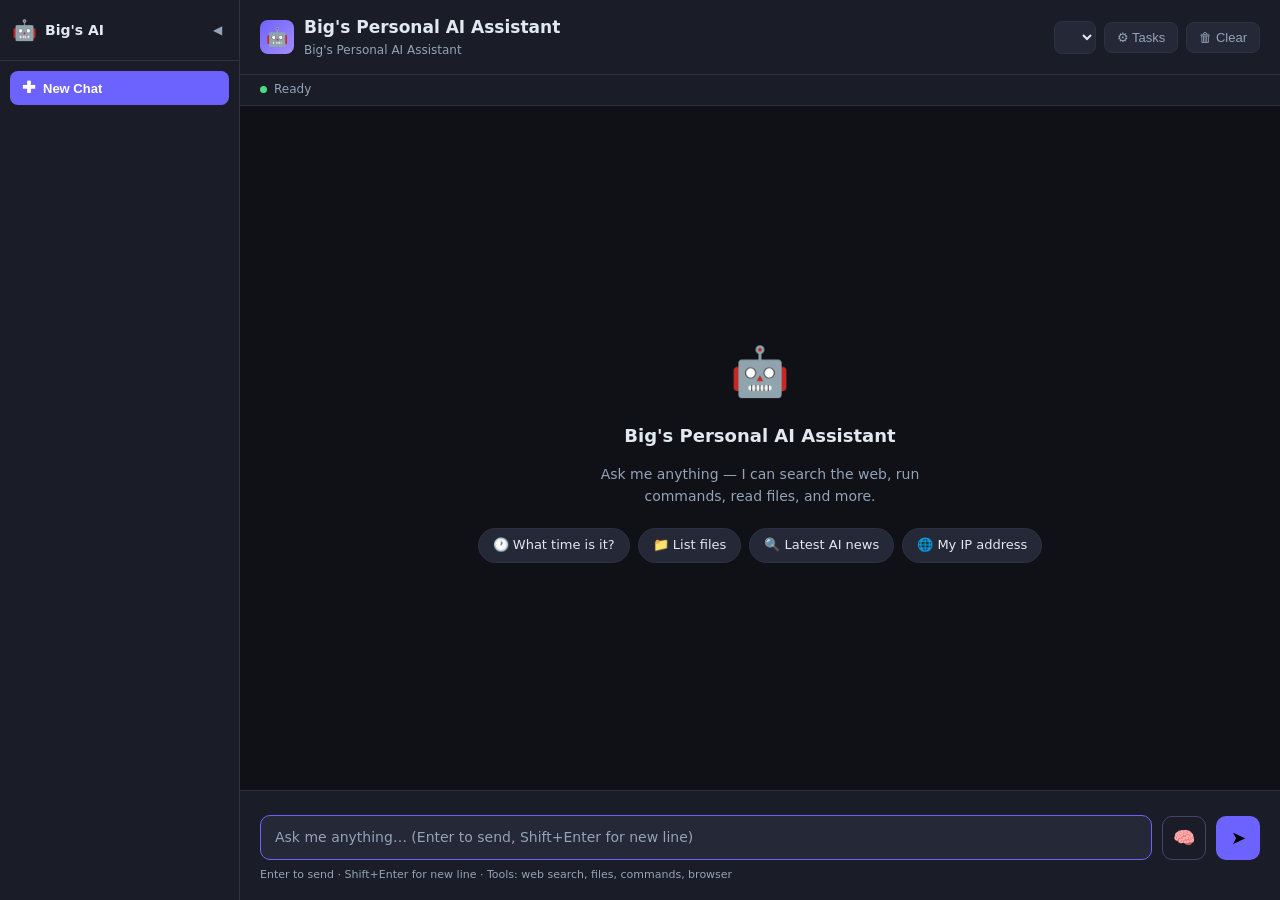
==== commit 866b7d55: "Add dynamic model listing support and enhance the UI for model selection" ====
--- a/static/index.html
+++ b/static/index.html
@@ -66,6 +66,7 @@
         </div>
       </div>
       <div class="header-right">
+        <select id="model-picker" class="model-select" title="Select AI model"></select>
         <button class="btn-icon stop-btn" id="stop-btn" onclick="stopAI()" title="Stop AI" style="display:none">
           <span class="btn-label">⏹ Stop</span><span class="btn-icon-only">⏹</span>
         </button>
